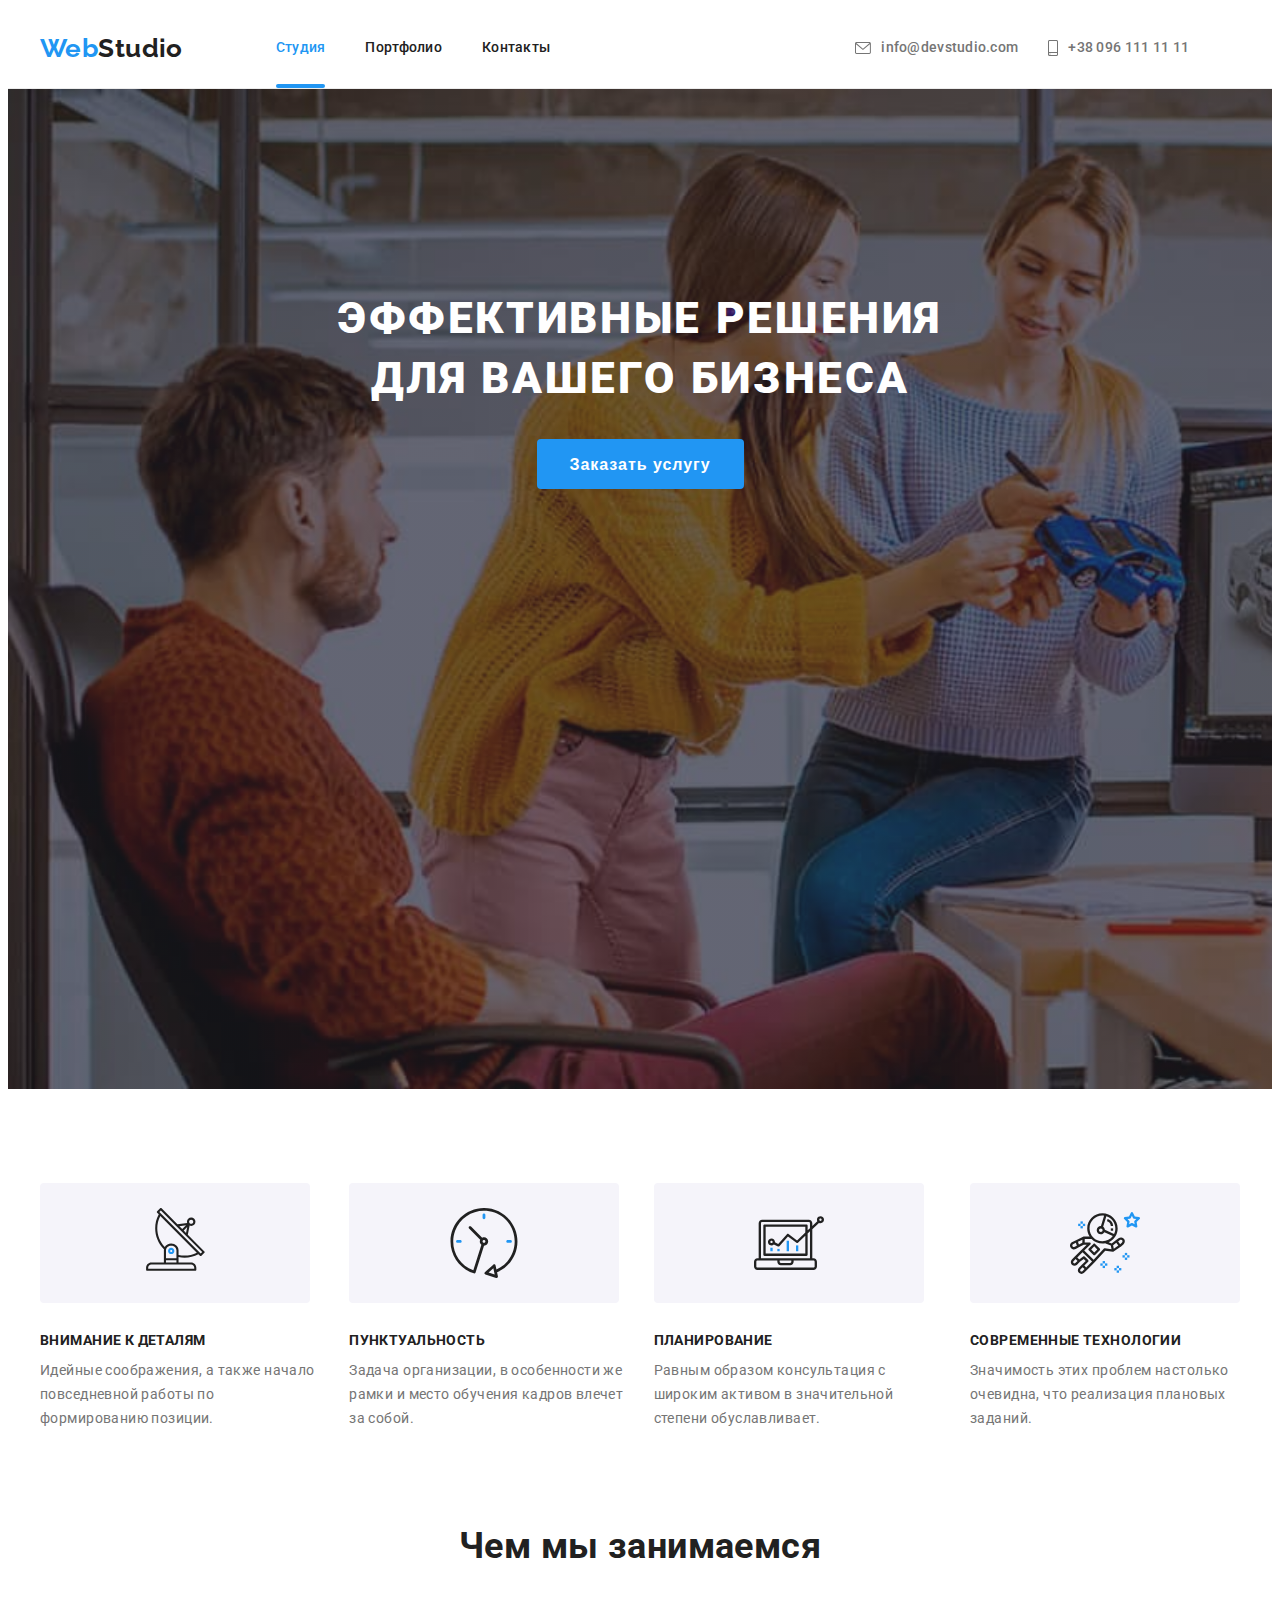
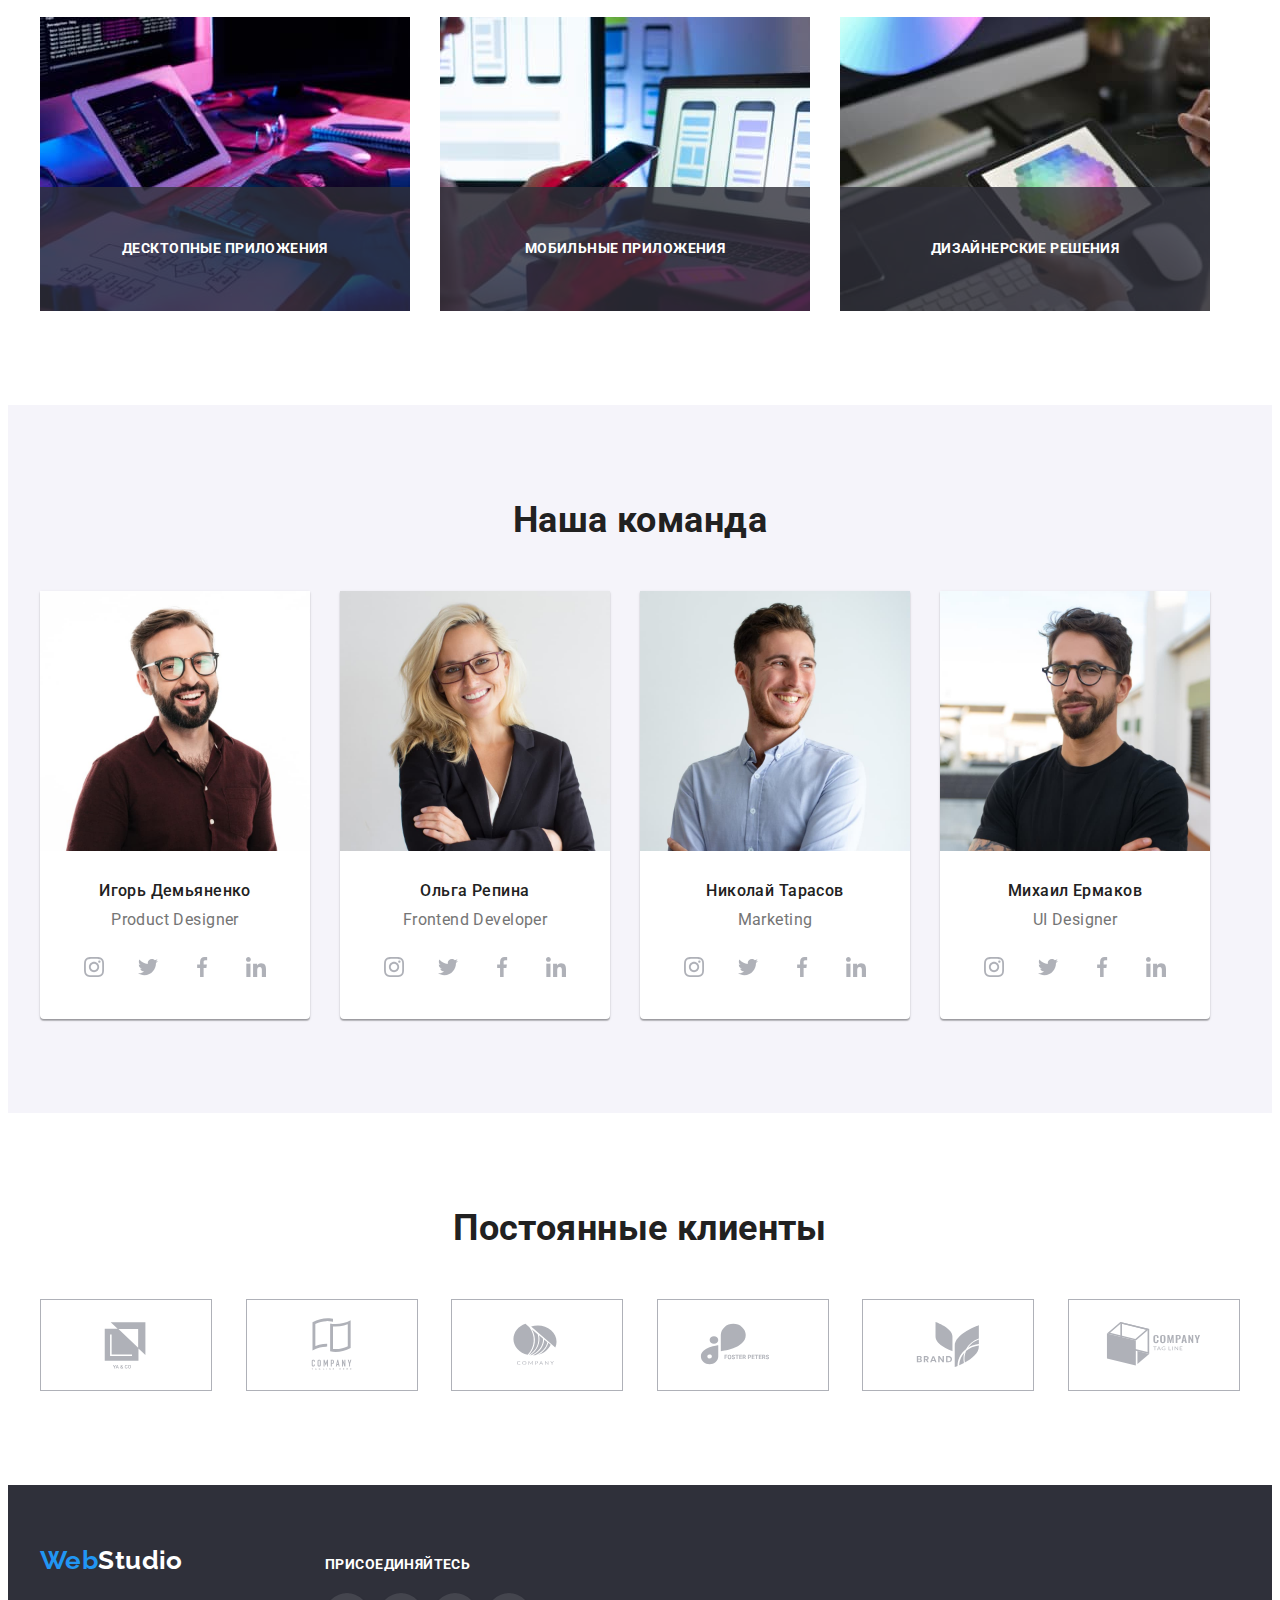
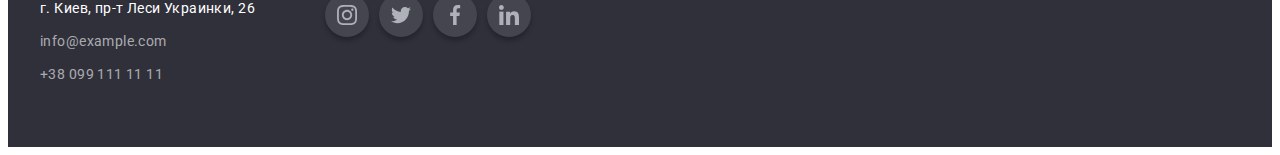
==== index.html @ 4bb3c0be "Create index.html" ====
<!DOCTYPE html>
<html lang="ru">

<head>
    <meta charset="UTF-8">
    <meta http-equiv="X-UA-Compatible" content="IE=edge">
    <meta name="viewport" content="width=device-width, initial-scale=1.0">
    <title>Студия</title>
    <link rel="preconnect" href="https://fonts.gstatic.com">
    <link
        href="https://fonts.googleapis.com/css2?family=Raleway:wght@700&family=Roboto:wght@400;500;700;900&display=swap"
        rel="stylesheet">
    <link rel="stylesheet" href="https://cdnjs.cloudflare.com/ajax/libs/modern-normalize/1.0.0/modern-normalize.min.css" integrity="sha512-ISS7cAi1PEhQ8jnbJpJZMd29NlhNj4AWYyLOSp2CE/CsHxTCu+r+t0D2yoJudVrd0/8fTVPUVDzY5Tvli75u/g==" crossorigin="anonymous" />
    <link rel="stylesheet" href="./css/styles.css">
</head>

<body>
    <!--Заголовок-->
    <!--Верхняя линия-->
    <header class="header">
        <div class="container header-container">
        <nav class="navigation">
            <a class="logo-link link" href="./index.html">
                <span class="logo-first-link">Web</span>Studio 
            </a>

            <ul class="menu-list list" >
                <li class="menu-item">
                    <a class="menu-link current" href="index.html">Студия</a>
                </li>
                <li class="menu-item">
                    <a class="menu-link" href="portfolio.html">Портфолио</a>
                </li>
                <li class="menu-item">
                    <a class="menu-link" href="">Контакты</a>
                </li>
            </ul>
        </nav>
        
        
        <ul class="contact-list list">
            <li class="contact-item">
                <a class="link" href="mailto:info@devstudio.com">
                    <svg class="content-link-icon-m">
                        <use href="./images/sprite.svg#icon-envelope"></use>
                </svg>info@devstudio.com</a>
            </li>
            <li class="contact-item">
                <a class="link" href="tel:+380961111111">
                    <svg class="content-link-icon-t">
                    <use href="./images/sprite.svg#icon-smartphone"></use>
                </svg>+38 096 111 11 11</a>
            </li>
        </ul>
        </div>
    </header>
    <!--Навигация сайта-->
    <main>
        <!--Герой-->
        <section class="hero">
            <div class="container">
                <h1 class="main-title">Эффективные решения для вашего бизнеса</h1>
                <button class="modal-btn" type="button" data-modal-open>Заказать услугу</button>
            </div>
        </section>
        

        <!--Особенности-->
        
        <section class="about">
            <div class="container">
            <h2 class="visually-hidden">Особенности</h2>
            <ul class="about-list list">
                <li class="about-item">
                    <div class="about-container">
                        <svg class="about-link-icon">
                            <use href="./images/sprite.svg#icon-antenna"></use>
                        </svg>
                    </div>
                    <h3 class="about-title">Внимание к деталям</h3>
                    <p class="about-description">
                        Идейные соображения, а также начало повседневной работы по формированию позиции.
                    </p>
                </li>
                <li class="about-item">
                <div class="about-container"> 
                        <svg class="about-link-icon">
                            <use href="./images/sprite.svg#icon-clock"></use>
                        </svg>
                    </div>
                    <h3 class="about-title">Пунктуальность</h3>
                    <p class="about-description">
                        Задача организации, в особенности же рамки и место обучения кадров влечет за собой.
                    </p>
                </li>
                <li class="about-item">
                    <div class="about-container">
                        <svg class="about-link-icon">
                            <use href="./images/sprite.svg#icon-diagram"></use>
                        </svg>
                    </div>
                    <h3 class="about-title">Планирование</h3>
                    <p class="about-description">
                        Равным образом консультация с широким активом в значительной степени обуславливает.
                    </p>
                </li>
                <li class="about-item">
                    <div class="about-container">
                        <svg class="about-link-icon">
                            <use href="./images/sprite.svg#icon-astronaut"></use>
                        </svg>
                    </div>
                    <h3 class="about-title">Современные технологии</h3>
                    <p class="about-description">
                        Значимость этих проблем настолько очевидна, что реализация плановых заданий.
                    </p>
                </li>
            </ul>
            </div>
        </section>
       
        <!--Деятельность-->
        <section class="work">
            <div class="container">
            <h2 class="work-title">Чем мы занимаемся</h2>
            <ul class="work-list list">
                <li class="item">
                    <img class="item-img" src="./images/action1.jpg" alt="руки человека пишут код на квавиатури" width="370"
                        height="294">
                       
                        <div class="work-card-text">
                        <p class="work-text">Десктопные приложения</p>
                        </div>
                    </li>
                <li class="item">
                    <img class="item-img" src="./images/action2.jpg" alt="рука женщины держит телефон" width="370" height="294">
                <div class="work-card-text">
                    <p class="work-text">Мобильные приложения</p>
                </div>
                </li>
                <li class="item"><img class="item-img" src="./images/action3.jpg" alt="женщина держит планшет и выбирает цвет на планшете" width="370"
                        height="294">
                    
                    <div class="work-card-text">
                        <p class="work-text">Дизайнерские решения</p>
                    </div>
                </li>
            </ul>
        </div>
        </section>
        <!--Команда-->
        <section class="team">
            <div class="container">
            <h2 class="team-title">Наша команда</h2>
            <ul class="team-list list">
                <li class="team-item">
                    <img class="team-item-img" src="./images/employee1.jpg" alt="Фото Игорь Демьяненко" width="270" height="260">
                    <div class="team-card">
                    <h3 class="title">Игорь Демьяненко</h3>
                    <p class="team-text" lang="en">Product Designer</p>
                    <ul class="social-list list">
                        <li class="social-list-item">
                            <a href="" class="social-list-link">
                                <svg class="social-link-icon">
                                    <use href="./images/sprite.svg#icon-instagram"></use>
                                </svg>
                            </a>
                        </li>
                        <li class="social-list-item">
                            <a href="" class="social-list-link">
                                <svg class="social-link-icon">
                                    <use href="./images/sprite.svg#icon-twitter"></use>
                                </svg>
                            </a>
                        </li>
                        <li class="social-list-item">
                            <a href="" class="social-list-link">
                                <svg class="social-link-icon">
                                    <use href="./images/sprite.svg#icon-facebook"></use>
                                </svg>
                            </a>
                        </li>
                        <li class="social-list-item">
                            <a href="" class="social-list-link">
                                <svg class="social-link-icon">
                                    <use href="./images/sprite.svg#icon-linkedin"></use>
                                </svg>
                            </a>
                        </li>
                    </ul>
                    </div>
                </li>
                <li class="team-item">
                    <img class="team-item-img" src="./images/employee2.jpg" alt="Фото Ольга Репина" width="270" height="260">
                    <div class="team-card">
                    <h3 class="title">Ольга Репина</h3>
                    <p class="team-text" lang="en">Frontend Developer</p>
                    <ul class="social-list list">
                        <li class="social-list-item">
                            <a href="" class="social-list-link">
                                <svg class="social-link-icon">
                                    <use href="./images/sprite.svg#icon-instagram"></use>
                                </svg>
                            </a>
                        </li>
                        <li class="social-list-item">
                            <a href="" class="social-list-link">
                                <svg class="social-link-icon">
                                    <use href="./images/sprite.svg#icon-twitter"></use>
                                </svg>
                            </a>
                        </li>
                        <li class="social-list-item">
                            <a href="" class="social-list-link">
                                <svg class="social-link-icon">
                                    <use href="./images/sprite.svg#icon-facebook"></use>
                                </svg>
                            </a>
                        </li>
                        <li class="social-list-item">
                            <a href="" class="social-list-link">
                                <svg class="social-link-icon">
                                    <use href="./images/sprite.svg#icon-linkedin"></use>
                                </svg>
                            </a>
                        </li>
                    </ul>
                    </div>
                </li>
                <li class="team-item">
                    <img class="team-item-img" src="./images/employee3.jpg" alt="Фото Николай Тарасов" width="270" height="260">
                    <div class="team-card">
                    <h3 class="title">Николай Тарасов</h3>
                    <p  class="team-text" lang="en"> Marketing</p>
                    <ul class="social-list list">
                        <li class="social-list-item">
                            <a href="" class="social-list-link">
                                <svg class="social-link-icon">
                                    <use href="./images/sprite.svg#icon-instagram"></use>
                                </svg>
                            </a>
                        </li>
                        <li class="social-list-item">
                            <a href="" class="social-list-link">
                                <svg class="social-link-icon">
                                    <use href="./images/sprite.svg#icon-twitter"></use>
                                </svg>
                            </a>
                        </li>
                        <li class="social-list-item">
                            <a href="" class="social-list-link">
                                <svg class="social-link-icon">
                                    <use href="./images/sprite.svg#icon-facebook"></use>
                                </svg>
                            </a>
                        </li>
                        <li class="social-list-item">
                            <a href="" class="social-list-link">
                                <svg class="social-link-icon">
                                    <use href="./images/sprite.svg#icon-linkedin"></use>
                                </svg>
                            </a>
                        </li>
                    </ul>
                    </div>
                </li>
                <li class="team-item">
                    <img class="team-item-img" src="./images/employee4.jpg" alt="Фото Михаил Ермаков" width="270" height="260">
                    <div class="team-card">
                    <h3 class="title">Михаил Ермаков</h3>
                    <p class="team-text" lang="en"> UI Designer</p>
                    <ul class="social-list list">
                        <li class="social-list-item">
                            <a href="" class="social-list-link">
                                <svg class="social-link-icon">
                                    <use href="./images/sprite.svg#icon-instagram"></use>
                                </svg>
                            </a>
                        </li>
                        <li class="social-list-item">
                            <a href="" class="social-list-link">
                                <svg class="social-link-icon">
                                    <use href="./images/sprite.svg#icon-twitter"></use>
                                </svg>
                            </a>
                        </li>
                        <li class="social-list-item">
                            <a href="" class="social-list-link">
                                <svg class="social-link-icon">
                                    <use href="./images/sprite.svg#icon-facebook"></use>
                                </svg>
                            </a>
                        </li>
                        <li class="social-list-item">
                            <a href="" class="social-list-link">
                                <svg class="social-link-icon">
                                    <use href="./images/sprite.svg#icon-linkedin"></use>
                                </svg>
                            </a>
                        </li>
                    </ul>
                    </div>
                </li>
            </ul>
            </div>
        </section>
        <!--Клиенты-->
        <section class="clients">
            <div class="container">
                <h2 class="clients-title">Постоянные клиенты</h2>
                    <ul class="clients-list list">
                        <li class="clients-list-item">
                            <a href="" class="clients-list-link">
                                <svg class="clients-link-icon">
                                    <use href="./images/sprite.svg#icon-client1"></use>
                                </svg>
                            </a>
                        </li>
                        <li class="clients-list-item">
                            <a href="" class="clients-list-link">
                                <svg class="clients-link-icon">
                                    <use href="./images/sprite.svg#icon-client2"></use>
                                </svg>
                            </a>
                        </li>
                        <li class="clients-list-item">
                            <a href="" class="clients-list-link">
                                <svg class="clients-link-icon">
                                    <use href="./images/sprite.svg#icon-client3"></use>
                                </svg>
                            </a>
                        </li>
                        <li class="clients-list-item">
                            <a href="" class="clients-list-link">
                                <svg class="clients-link-icon">
                                    <use  href="./images/sprite.svg#icon-client4"></use>
                                </svg>
                            </a>
                        </li>
                        <li class="clients-list-item">
                            <a href="" class="clients-list-link">
                                <svg class="clients-link-icon">
                                    <use  href="./images/sprite.svg#icon-client5"></use>
                                </svg>
                            </a>
                        </li>
                        <li class="clients-list-item">
                            <a href="" class="clients-list-link">
                                <svg class="clients-link-icon">
                                    <use  href="./images/sprite.svg#icon-client6"></use>
                                </svg>
                            </a>
                        </li>
                    </ul>
            </div>
        </section>
    </main>

    <!--Подвал-->
    <footer class="footer">
    <div class="footer-container container">
        <div class="footer-container-adress">

        <a class="logo-link link" href="./index.html">
            <span class="logo-first-link">Web</span><span class="logo-secondary-link">Studio</span>
        </a>

        <address class="address">
                <p class="address-text">
                    <a class="map-link" href="https://goo.gl/maps/mj9vzz49X9CkKf8P8" target="_blank" rel="noopener noreferrer">г.
                        Киев, пр-т Леси Украинки, 26</a>
                </p>
                <ul class="list">
                    <li class="address-item">
                        <a class="mail-link link" href="mailto:info@example.com">info@example.com</a>
                    </li>
                    <li class="address-item">
                        <a class="tel-link link" href="tel:+380991111111">+38 099 111 11 11</a>
                    </li>
                </ul>
        </address>
    </div>
    <!--Присоединяйтесь-->
    <div class="join">
        <p class="join-text">присоединяйтесь</p>
            <ul class="join-list list">
                <li class="join-item">
                <a href="" class="join-link">
                    <svg class="join-link-icon">
                        <use href="./images/sprite.svg#icon-instagram"></use>
                    </svg>
                </a>
                </li>
                <li class="join-item">
                    <a href="" class="join-link">
                        <svg class="join-link-icon">
                            <use href="./images/sprite.svg#icon-twitter"></use>
                        </svg>
                    </a>
                </li>
                <li class="join-item">
                    <a href="" class="join-link">
                        <svg class="join-link-icon">
                            <use href="./images/sprite.svg#icon-facebook"></use>
                        </svg>
                    </a>
                </li>
                <li class="join-item">
                    <a href="" class="join-link">
                        <svg class="join-link-icon">
                            <use href="./images/sprite.svg#icon-linkedin"></use>
                        </svg>
                    </a>
                </li>
            </ul>
        
    </div>
    </div>
    </footer>
    <!--Модально Окно-->
    <div class="backdrop is-hidden"data-modal>
        <div class="modal">
            <button type="bytton" class="modal-close-btn"data-modal-close>
                <svg class="modal-close-icon">
                    <use href="./images/sprite.svg#icon-close"></use>
                </svg>
            </button>
        </div>
    </div>

    <script src="./js/modal.js"></script>

</body>

</html>
---- css/styles.css ----
:root {
  --main-font: 'Roboto', sans-serif;
  --secondary-font: 'Raleway', sans-serif;
  --background-color: #f5f4fa;
  --main-color: #212121;
  --secondary-text-color: #757575;
  --accent-color: #2196f3;
  --btn-main-color: #188ce8;
  --primary-white: #ffffff;
  --accent-white: rgba(255, 255, 255, 0.6);
  --background-footer-hero: #2f303a;
  --logo-secondary-color: ##000000;
  --background-project-color: #eeeeee;
  --main-logo-color: #afb1b8;
}
h1,
h2,
h3,
h4,
h5,
h6,
p {
  margin-top: 0;
  margin-bottom: 0;
}

ul,
ol {
  margin-top: 0;
  margin-bottom: 0;
  padding-left: 0;
}

img {
  display: block;
}

.list {
  list-style: none;
}
.link {
  text-decoration: none;
}

body {
  color: var(--main-color);
  font-family: var(--main-font);
  font-weight: 400;
  font-size: 14px;
  line-height: 1.71;
  letter-spacing: 0.03em;
}

/* ============= COMPONENTS ============= */
.container {
  width: 1200px;
  padding-left: 15px;
  padding-right: 15px;
  margin: 0 auto;
}
/*========== END COMPONENTS ============= */

/*========== Header ========== */
.header {
  background-color: var(--primary-white);
  border-bottom: 1px solid #ececec;
}
.header-container {
  display: flex;
  align-items: center;
}

.navigation {
  display: flex;
  align-items: center;
}
.menu-list {
  display: flex;
  align-items: center;
  margin-left: 93px;
}

.menu-list .menu-item:not(:last-child) {
  margin-right: 40px;
}
.menu-list .menu-link {
  display: block;
  padding-top: 32px;
  padding-bottom: 32px;
}

.logo-link {
  font-family: var(--secondary-font);
  font-style: normal;
  font-weight: 700;
  font-size: 26px;
  line-height: 1.19;
  color: var(--logo-secondary-color);
  text-decoration: none;
}

.logo-first-link {
  color: var(--accent-color);
}

.menu-link {
  font-weight: 500;
  font-size: 14px;
  line-height: 1.14;
  letter-spacing: 0.02em;
  text-decoration: none;
  color: var(--main-color);
  transition: color 250ms cubic-bezier(0.4, 0, 0.2, 1);
}
.current {
  position: relative;
}
.current::after {
  position: absolute;
  left: 0;
  bottom: 0;
  display: block;
  content: '';
  height: 4px;
  width: 100%;
  border-radius: 2px;
  background-color: var(--accent-color);
}

.menu-link:hover,
.menu-link:focus {
  color: var(--accent-color);
}
.menu-link.current {
  color: var(--accent-color);
}
.contact-list {
  display: flex;
  margin-left: 305px;
}
.contact-list .link {
  display: block;
  padding-top: 32px;
  padding-bottom: 32px;
}

.contact-list .contact-item:not(:last-child) {
  margin-right: 30px;
}
.contact-item .link,
.contact-item .link {
  display: flex;
  align-items: center;
  font-weight: 500;
  font-size: 14px;
  line-height: 1.14;
  letter-spacing: 0.02em;
  text-decoration: none;
  color: var(--secondary-text-color);
  transition: color 250ms cubic-bezier(0.4, 0, 0.2, 1);
}

.link:hover,
.link:focus {
  color: var(--accent-color);
  outline: none;
}
.content-link-icon-m {
  width: 16px;
  height: 12px;
  margin-right: 10px;
  fill: currentColor;
  transition: fill;
}
.content-link-icon-t {
  width: 10px;
  height: 16px;
  margin-right: 10px;
  fill: currentColor;
  transition: fill;
}

/*========== End Header ========== */

/*========== Hero ========== */
.hero {
  max-width: 1600px;
  height: 600px;
  margin-left: auto;
  margin-right: auto;
  background-color: var(--background-footer-hero);
  text-align: center;
  padding-top: 200px;
  padding-bottom: 200px;
  background-image: linear-gradient(
      rgba(47, 48, 58, 0.4),
      rgba(47, 48, 58, 0.4)
    ),
    url('../images/heroimg.jpg');
  background-size: cover;
}
.main-title {
  margin: 0 auto 30px;
  width: 696px;
  font-weight: 900;
  font-size: 44px;
  line-height: 1.36;
  letter-spacing: 0.06em;
  text-transform: uppercase;
  color: var(--primary-white);
}
.modal-btn {
  padding: 10px 32px;
  border: 1px solid transparent;
  border-radius: 4px;
  margin-left: auto;
  margin-right: auto;
  min-width: 200px;
  height: 50px;
  font-weight: 700;
  font-size: 16px;
  line-height: 1.87;
  display: block;
  align-items: center;
  letter-spacing: 0.06em;
  color: var(--primary-white);
  background-color: var(--accent-color);
}
.modal-btn:hover,
.modal-btn:focus {
  color: var(--primary-white);
  background-color: var(--btn-main-color);
  outline: none;
}

/*========== End Hero ========== */
/*========== About ========== */
.about {
  padding-top: 94px;
  padding-bottom: 47px;
}
.visually-hidden {
  position: absolute;
  width: 1px;
  height: 1px;
  margin: -1px;
  border: 0;
  padding: 0;

  white-space: nowrap;
  clip-path: inset(100%);
  clip: rect(0 0 0 0);
  overflow: hidden;
}

.about-list {
  display: flex;
  padding-bottom: 0;
  margin-top: -30px;
  margin-left: -30px;
}

.about-item {
  width: calc((100%-120px) / 4);
  margin-top: 30px;
  margin-left: 30px;
}

.about-title {
  margin-bottom: 10px;
  font-weight: 700;
  font-size: 14px;
  line-height: 1.14;
  letter-spacing: 0.03em;
  text-transform: uppercase;
}
.about-description {
  font-size: 14px;
  color: var(--secondary-text-color);
}
.about-container {
  display: flex;
  justify-content: center;
  align-items: center;
  width: 270px;
  height: 120px;
  background-color: var(--background-color);
  border-radius: 4px;
  margin-bottom: 30px;
}
.about-link-icon {
  width: 70px;
  height: 70px;
}

/*========== End about ========== */

/*========== Work ========== */
.work {
  padding-top: 47px;
  padding-bottom: 94px;
}
.work-list {
  display: flex;
  flex-wrap: wrap;
  margin-left: -30px;
  margin-top: -30px;
}
.work-title {
  margin-bottom: 50px;
  font-weight: 700;
  font-size: 36px;
  line-height: 1.17;
  text-align: center;
}
.work-list .item {
  margin-left: 30px;
  margin-top: 30px;
}
.item {
  position: relative;
}
.work-card-text {
  position: absolute;
  bottom: 0;
  right: 0;
  display: flex;
  justify-content: center;
  align-items: center;
  width: 370px;
  height: 70px;
  background: rgba(47, 48, 58, 0.8);
  padding-top: 27px;
  padding-bottom: 27px;
}
.work-text {
  font-weight: 700;
  line-height: 1.14px;
  text-align: center;
  text-transform: uppercase;
  color: var(--primary-white);
}
/*========== End Work ========== */

/*========== Team ========== */
.team {
  color: var(--main-color);
  background-color: var(--background-color);
  padding-top: 94px;
  padding-bottom: 94px;
  text-align: center;
}
.team-list {
  display: flex;
  flex-wrap: wrap;
  margin-left: -30px;
  margin-top: -30px;
}

.team-title {
  margin-bottom: 50px;
  font-weight: 700;
  font-size: 36px;
  line-height: 1.17;
}
.team-card {
  padding: 30px 32px;
}
.team-item .title {
  margin-bottom: 10px;
  font-weight: 500;
  font-size: 16px;
  line-height: 1.19;
}
.team-text {
  font-size: 16px;
  line-height: 1.19;
  color: var(--secondary-text-color);
  margin-bottom: 16px;
}
.team-item {
  margin-left: 30px;
  margin-top: 30px;
  border-radius: 0px 0px 4px 4px;
  background: #ffffff;
  box-shadow: 0px 1px 3px rgba(0, 0, 0, 0.12), 0px 1px 1px rgba(0, 0, 0, 0.14),
    0px 2px 1px rgba(0, 0, 0, 0.2);
}
.social-list {
  display: flex;
  justify-content: space-between;
}
.social-list-link {
  display: flex;
  justify-content: center;
  align-items: center;
  width: 44px;
  height: 44px;
  background: transparent;
  border-radius: 50%;
  transition: background-color 250ms cubic-bezier(0.4, 0, 0.2, 1);
}
.social-link-icon {
  width: 20px;
  height: 20px;
  fill: var(--main-logo-color);
  transition: fill 250ms cubic-bezier(0.4, 0, 0.2, 1);
}
.social-list-link:hover,
.social-list-link:focus {
  background-color: var(--accent-color);
  outline: none;
}
.social-list-link:hover .social-link-icon,
.social-list-link:focus .social-link-icon {
  fill: var(--primary-white);
}
/*========== End team========== */
/*========== Clients========== */
.clients {
  background-color: var(--primary-white);
  padding-top: 94px;
  padding-bottom: 94px;
}
.clients-title {
  font-weight: 700;
  font-size: 36px;
  line-height: 1.17;
  text-align: center;
  margin-bottom: 50px;
}
.clients-list {
  display: flex;
  justify-content: space-between;
}
.clients-list-link {
  display: flex;
  justify-content: center;
  align-items: center;
  width: 170px;
  height: 90px;
  background: transparent;
  border: 1px solid var(--main-logo-color);
  transition: border 250ms cubic-bezier(0.4, 0, 0.2, 1);
}
.clients-link-icon {
  width: 106px;
  height: 60px;
  fill: var(--main-logo-color);
  transition: fill 250ms cubic-bezier(0.4, 0, 0.2, 1);
}
.clients-list-link:hover,
.clients-list-link:focus {
  background: transparent;
  border: 1px solid var(--accent-color);
  outline: none;
}
.clients-list-link:hover .clients-link-icon,
.clients-list-link:focus .clients-link-icon {
  fill: var(--accent-color);
}

/*========== End clients========== */
/*========== Footer========== */
.footer {
  display: flex;
  background-color: var(--background-footer-hero);
  padding-top: 60px;
  padding-bottom: 60px;
}
.footer-container {
  display: flex;
  align-items: baseline;
}
.footer-container-adress {
  align-items: center;
}
.logo-secondary-link {
  color: var(--primary-white);
}
.address {
  margin-top: 20px;
  display: block;
}
.address-text {
  margin-bottom: 9px;
}
.address-item:not(:last-child) {
  margin-bottom: 9px;
}
.map-link {
  font-style: normal;
  font-size: 14px;
  text-decoration: none;
  color: var(--primary-white);
  transition: color 250ms cubic-bezier(0.4, 0, 0.2, 1);
}
.mail-link,
.tel-link {
  font-style: normal;
  font-size: 14px;
  color: var(--accent-white);
  text-decoration: none;
  transition: color 250ms cubic-bezier(0.4, 0, 0.2, 1);
}
.map-link:hover,
.map-link:focus {
  outline: none;
  color: var(--accent-color);
}
.mail-link:hover,
.mail-link:focus {
  color: var(--accent-color);
  outline: none;
}
.tel-link:hover,
.tel-link:focus {
  color: var(--accent-color);
  outline: none;
}
.join-list {
  display: flex;
  align-items: center;
  justify-content: center;
}
.join-item:not(:last-child) {
  margin-right: 10px;
}
.join {
  margin-left: 70px;
}
.join-text {
  margin-bottom: 20px;
  font-weight: 700;
  line-height: 1.14;
  text-transform: uppercase;
  color: var(--primary-white);
}
.join-link {
  display: flex;
  justify-content: center;
  align-items: center;
  width: 44px;
  height: 44px;
  border-radius: 50%;
  background-color: rgba(255, 255, 255, 0.1);
  color: var(--main-logo-color);
  box-shadow: 0px 4px 4px rgba(0, 0, 0, 0.25);
  transition: background-color 250ms cubic-bezier(0.4, 0, 0.2, 1);
}
.join-link-icon {
  width: 20px;
  height: 20px;
  fill: currentColor;
  transition: fill 250ms cubic-bezier(0.4, 0, 0.2, 1);
}
.join-link:hover,
.join-link:focus {
  background-color: var(--accent-color);
  outline: none;
}
.join-link:hover .join-link-icon,
.join-link:focus .join-link-icon {
  fill: var(--primary-white);
}

/*========== End footer========== */

/*========== Portfolio========== */

/*==========Filter==========*/
.filter {
  padding-top: 94px;
  padding-bottom: 94px;
}
.filter .list {
  display: flex;
  justify-content: center;
  margin-bottom: 50px;
}

.filter-btn {
  height: 38px;
  padding: 6px 22px;
  border-radius: 4px;
  border-color: transparent;
  font-family: inherit;
  font-weight: 500;
  font-size: 16px;
  line-height: 1.62;
  display: flex;
  text-align: center;
  background-color: var(--background-color);
  cursor: pointer;
  transition: background-color 250ms cubic-bezier(0.4, 0, 0.2, 1),
    color 250ms cubic-bezier(0.4, 0, 0.2, 1),
    box-shadow 250ms cubic-bezier(0.4, 0, 0.2, 1);
}
.filter-btn:hover,
.filter-btn:focus {
  outline: none;
  color: var(--primary-white);
  background-color: var(--accent-color);
  box-shadow: 1px 4px 6px rgba(0, 0, 0, 0.16), 0px 4px 4px rgba(0, 0, 0, 0.06);
}
.filter-item:not(:last-child) {
  margin-right: 8px;
}
/*==========End filter==========*/
/*==========Project==========*/
.project-list {
  display: flex;
  flex-wrap: wrap;
  margin-left: -30px;
  margin-top: -30px;
}
.project-item {
  margin-left: 30px;
  margin-top: 30px;
  background-color: var(--background-project-color);
}
.project-card-link {
  display: block;
  padding-top: 0;
  transition: box-shadow 250ms cubic-bezier(0.4, 0, 0.2, 1);
}
.project-card-link:hover,
.project-card-link:focus {
  outline: none;
  box-shadow: 1px 4px 6px rgba(0, 0, 0, 0.16), 0px 4px 4px rgba(0, 0, 0, 0.16),
    0px 1px 1px rgba(0, 0, 0, 0.12);
}

.project-card {
  padding: 20px 24px;
  background: var(--primary-white);
  border: 1px solid var(--background-project-color);
  border-top: 0;
}
.project-title {
  margin-bottom: 4px;
  font-weight: 700;
  font-size: 18px;
  line-height: 2;
  letter-spacing: 0.06em;
  color: var(--main-color);
}
.project-text {
  font-weight: 400;
  font-size: 16px;
  line-height: 1.87;
  color: var(--secondary-text-color);
}
.project-list-img-wrapper {
  position: relative;
  overflow: hidden;
}
.overlay {
  position: absolute;
  top: 0;
  left: 0;
  font-size: 18px;
  width: 100%;
  height: 100%;
  line-height: 1.56;
  color: var(--primary-white);
  background-color: rgba(33, 150, 243, 0.9);
  padding: 63px 24px;
  overflow: auto;
  transform: translateY(100%);
  transition: transform 250ms cubic-bezier(0.4, 0, 0.2, 1);
}
.project-card-link:hover .overlay,
.project-card-link:focus .overlay {
  transform: translateY(0);
}
/*==========End Project==========*/
/*========== End portfolio========== */
/*========== Modal Window========== */
.backdrop {
  position: fixed;
  top: 0;
  left: 0;
  width: 100%;
  height: 100%;
  background-color: rgba(0, 0, 0, 0.2);
  z-index: 1000;

  transition: opacity 250ms, visibility 250ms;
}
.modal {
  position: absolute;
  top: 50%;
  left: 50%;
  transform: translate(-50%, -50%);
  width: 528px;
  height: 581px;
  background-color: var(--primary-white);
}
.modal-close-btn {
  position: absolute;
  top: 8px;
  right: 8px;
  width: 30px;
  height: 30px;
  display: flex;
  justify-content: center;
  align-items: center;
  background-color: var(--primary-white);
  border-radius: 50%;
  border: 1px solid rgba(0, 0, 0, 0.1);
  cursor: pointer;
  padding: 0;
}

.modal-close-icon {
  width: 18px;
  height: 18px;
  fill: currentColor;
}
.is-hidden {
  opacity: 0;
  visibility: hidden;
  pointer-events: none;
}
/*==========End Modal Window========== */
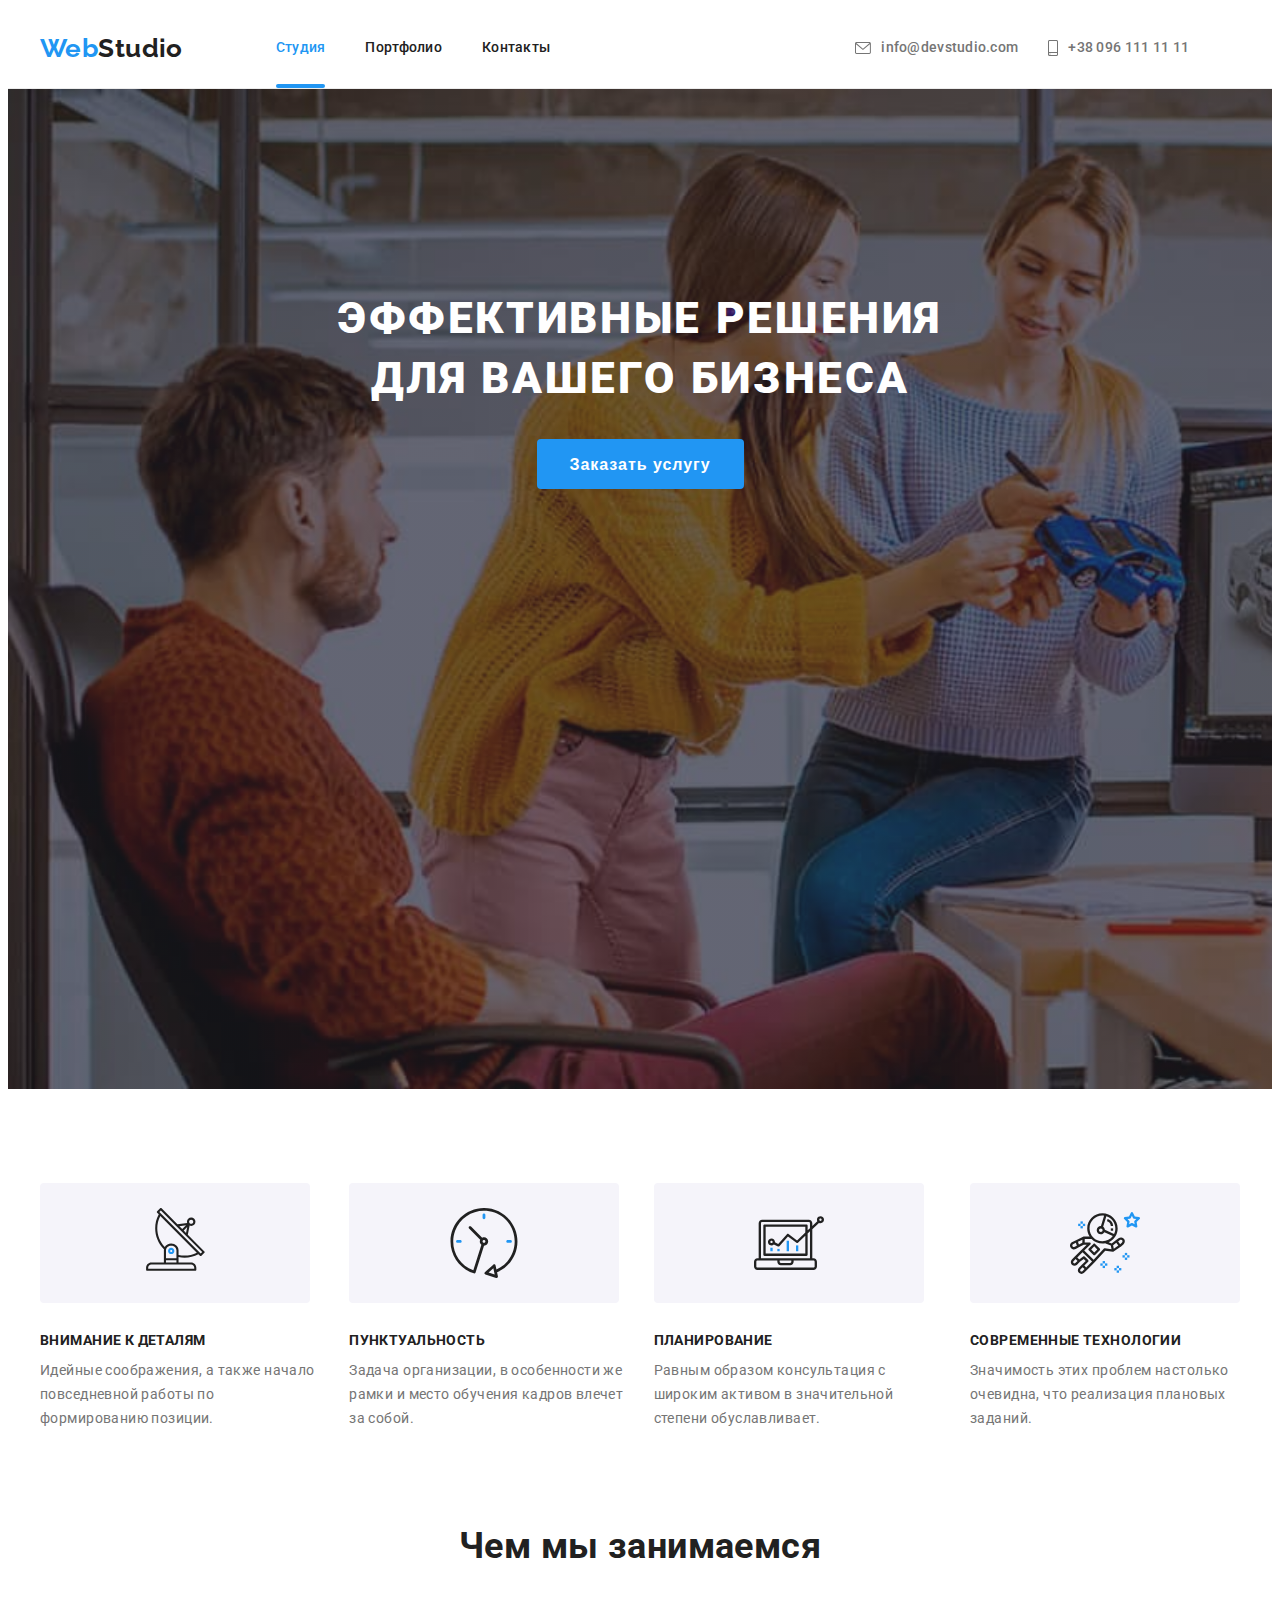
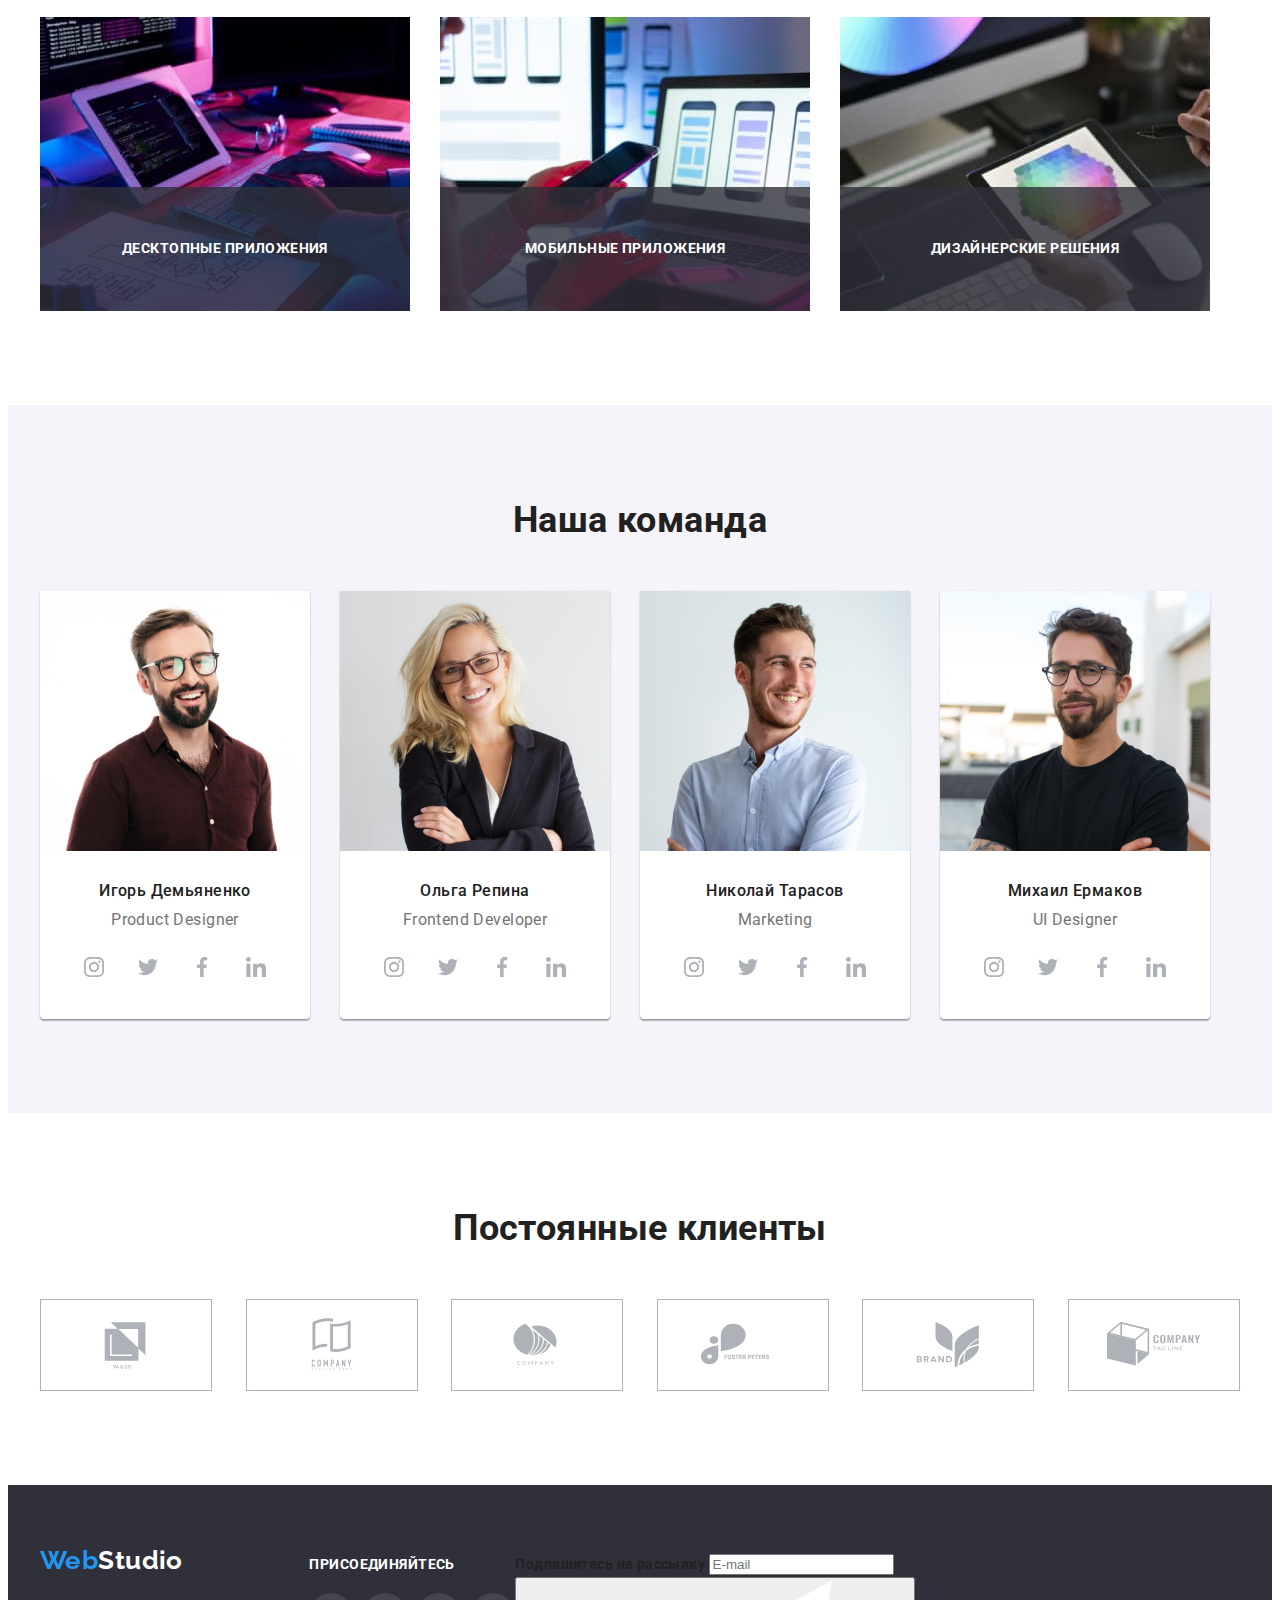
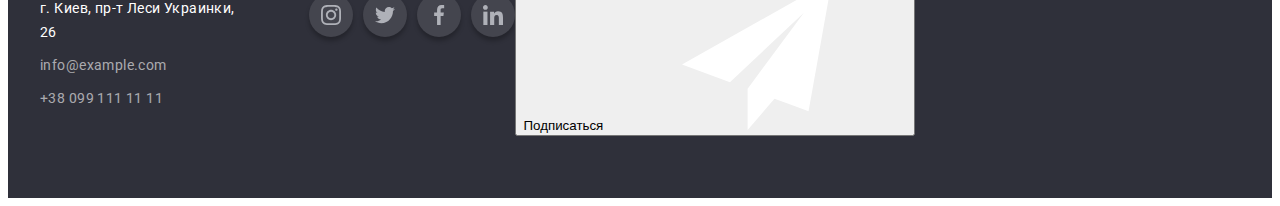
==== commit 9fe76871: "Update index.html" ====
--- a/index.html
+++ b/index.html
@@ -415,20 +415,70 @@
             </ul>
         
     </div>
+    <!--Подписаться-->
+    <form action="#"  class="sign-up-form">
+        <b class="sign-up-text">Подпишитесь на рассылку</b>
+        <label>
+        <input type="email" name="sign-up-email" class="sign-up-input" placeholder="E-mail" required>
+        </label>
+        <button type="submit" class="sign-up-btn">Подписаться
+        <svg class="sign-up-icon">
+            <use href="./images/sprite.svg#icon-send"></use>
+        </svg></button>
+    </form>
     </div>
     </footer>
     <!--Модально Окно-->
-    <div class="backdrop is-hidden"data-modal>
+    <div class="backdrop is-hidden" data-modal>
         <div class="modal">
             <button type="bytton" class="modal-close-btn"data-modal-close>
                 <svg class="modal-close-icon">
                     <use href="./images/sprite.svg#icon-close"></use>
                 </svg>
             </button>
+            <form action="#" method="GET" class="modal-form">
+                <p class="modal-form-head">Оставьте свои данные, мы вам перезвоним</p>
+                
+                <label class="modal-form-field">
+                    Имя
+                    <span class="modal-form-input-wrapper">
+                    <input type="text" name="user-name" class="modal-form-input" minlength="2" required>
+                    <svg class="modal-icon">
+                        <use href="./images/sprite.svg#icon-person"></use>
+                    </svg>
+                    </span>
+                </label>
+                <label class="modal-form-field">
+                    Телефон
+                    <span class="modal-form-input-wrapper">
+                    <input type="tel" name="user-phone" class="modal-form-input" required>
+                    <svg class="modal-icon">
+                        <use href="./images/sprite.svg#icon-phone"></use>
+                    </svg>
+                    </span>
+                </label>
+                <label class="modal-form-field">
+                    Почта
+                    <span class="modal-form-input-wrapper">
+                    <input type="email" name="user-email" class="modal-form-input" required>
+                    <svg class="modal-icon">
+                        <use href="./images/sprite.svg#icon-email"></use>
+                    </svg>
+                    </span>
+                </label>
+                <label class="modal-form-field">
+                    Комментарий
+                    <textarea name="user-message" class="modal-form-message" placeholder="Введите текст"></textarea>
+                </label>
+                <input type="checkbox" name="user-policy" class="modal-form-checkbox visually-hidden" id="checkbox-policy" required>
+                <label for="checkbox-policy" class="modal-form-checkbox-policy">Соглашаюсь с рассылкой и принимаю
+                    <a class="modal-form-policy-link" href="">Условия договора</a></label>
+                    <button type="submit" class="modal-form-btn">Отправить</button>
+            </form>
         </div>
     </div>
 
-    <script src="./js/modal.js"></script>
+  <script src="./js/modal.js"></script>
 
 </body>
 
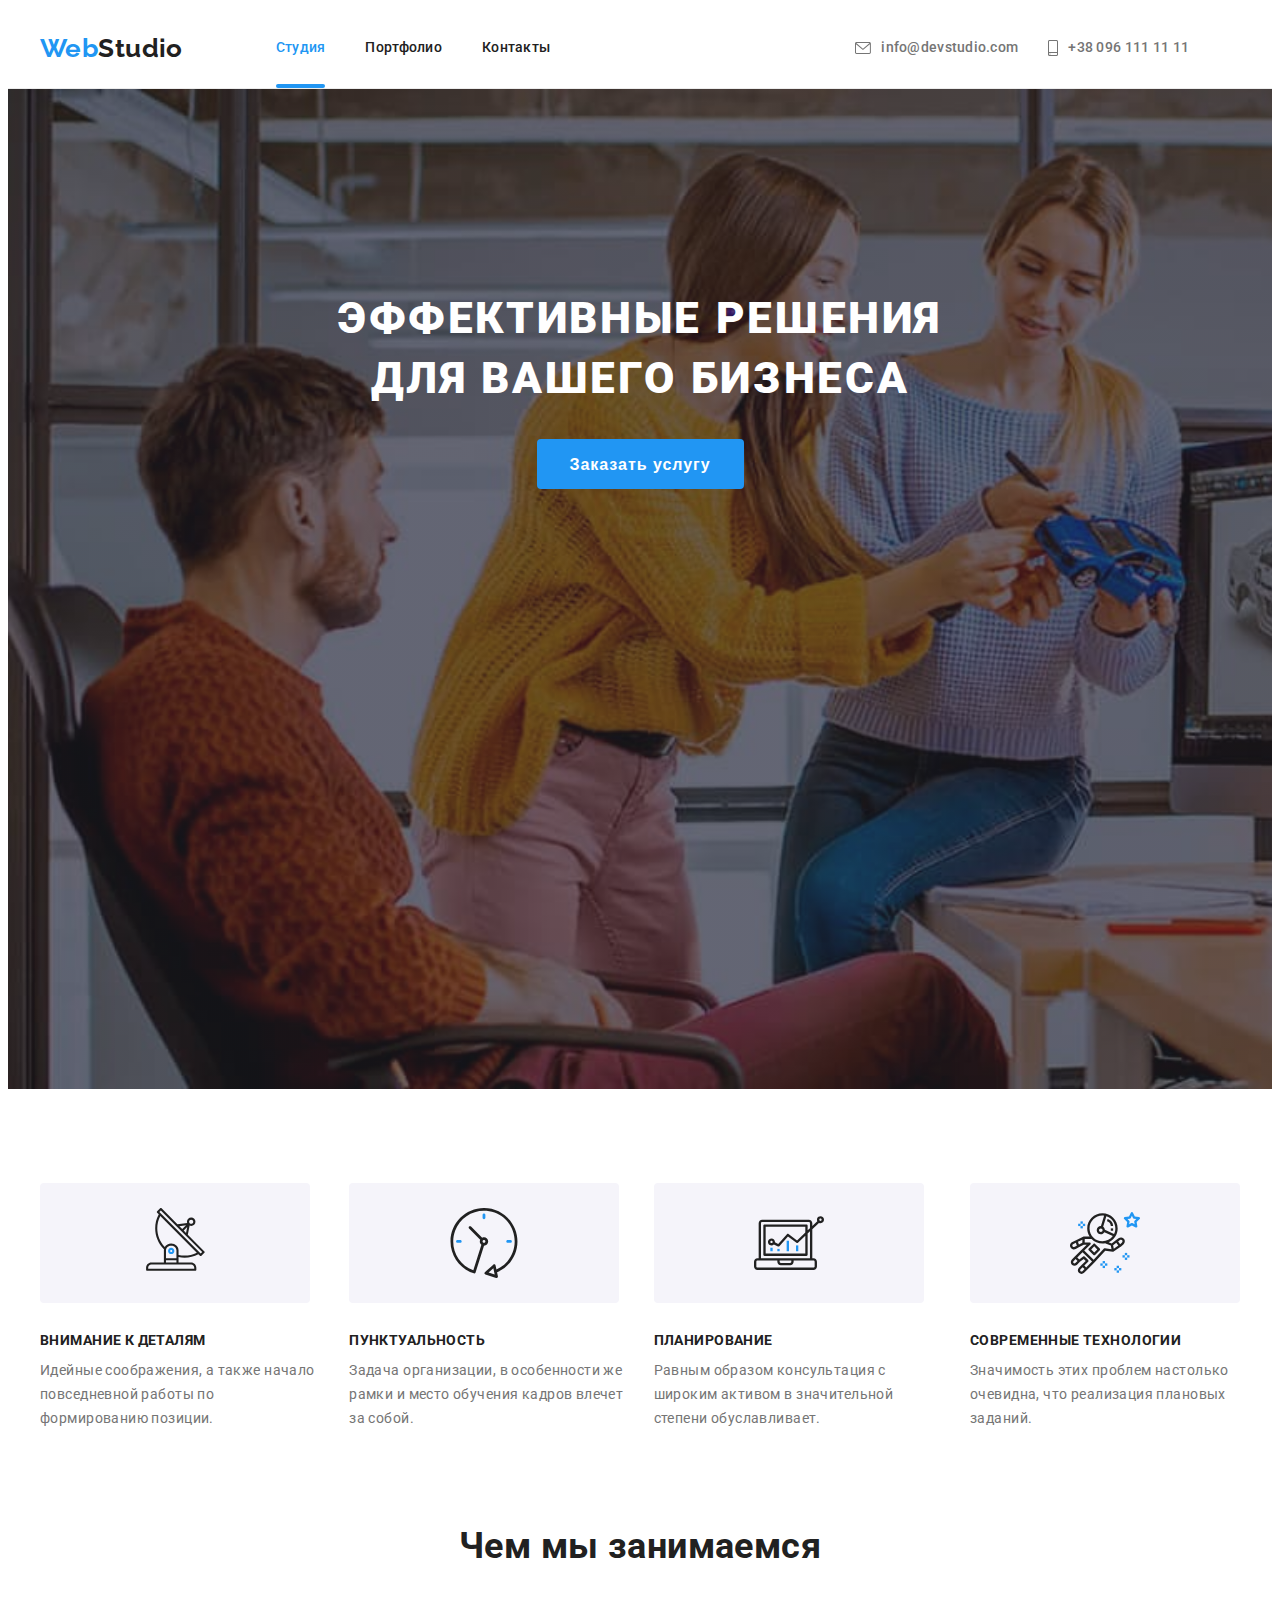
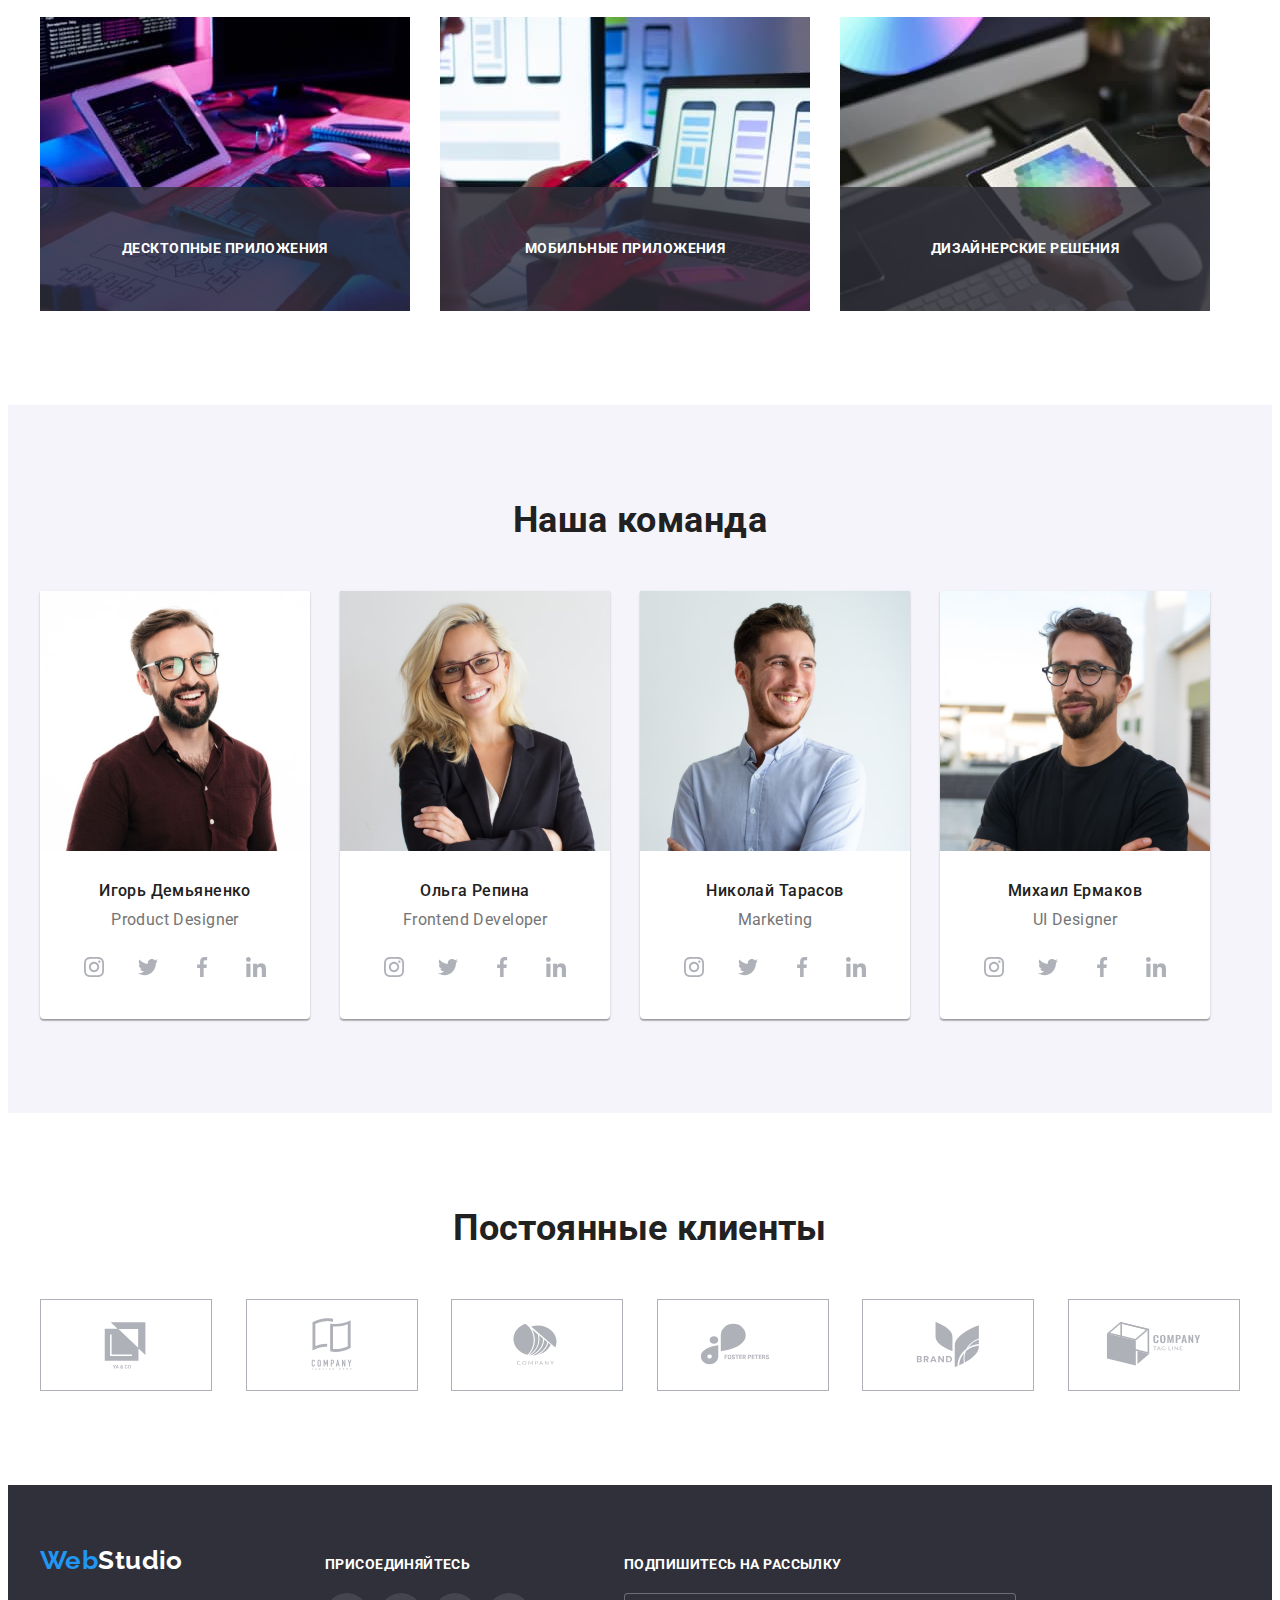
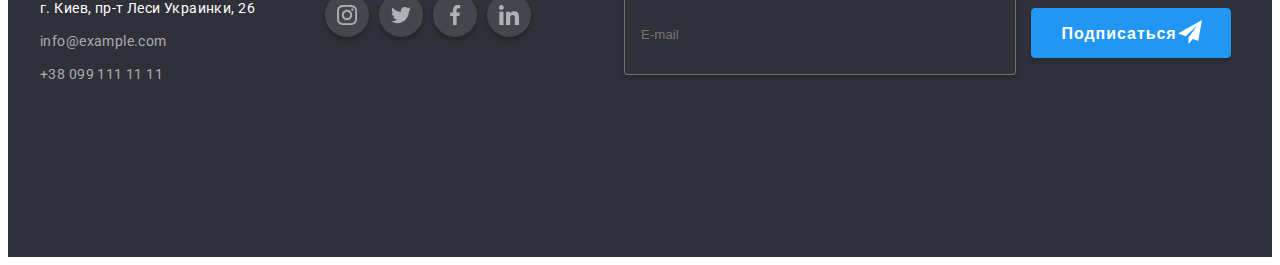
==== commit e2e7f699: "Update index.html" ====
--- a/index.html
+++ b/index.html
@@ -431,7 +431,7 @@
     <!--Модально Окно-->
     <div class="backdrop is-hidden" data-modal>
         <div class="modal">
-            <button type="bytton" class="modal-close-btn"data-modal-close>
+            <button type="button" class="modal-close-btn" data-modal-close>
                 <svg class="modal-close-icon">
                     <use href="./images/sprite.svg#icon-close"></use>
                 </svg>
--- a/css/styles.css
+++ b/css/styles.css
@@ -50,7 +50,16 @@
   line-height: 1.71;
   letter-spacing: 0.03em;
 }
-
+.visually-hidden {
+  position: absolute !important;
+  clip: rect(1px 1px 1px 1px); /* IE6, IE7 */
+  clip: rect(1px, 1px, 1px, 1px);
+  padding: 0 !important;
+  border: 0 !important;
+  height: 1px !important;
+  width: 1px !important;
+  overflow: hidden;
+}
 /* ============= COMPONENTS ============= */
 .container {
   width: 1200px;
@@ -465,6 +474,7 @@
 .footer {
   display: flex;
   background-color: var(--background-footer-hero);
+  min-height: 252px;
   padding-top: 60px;
   padding-bottom: 60px;
 }
@@ -518,6 +528,7 @@
   color: var(--accent-color);
   outline: none;
 }
+/*========== Footer join========== */
 .join-list {
   display: flex;
   align-items: center;
@@ -563,7 +574,67 @@
 .join-link:focus .join-link-icon {
   fill: var(--primary-white);
 }
-
+/*========== Footer join end========== */
+/*========== Footer form========== */
+
+.sign-up-form {
+  margin-left: 93px;
+}
+.sign-up-text {
+  display: flex;
+  color: var(--primary-white);
+  margin-bottom: 20px;
+  font-weight: 700;
+  line-height: 1.14;
+  text-transform: uppercase;
+}
+.sign-up-input {
+  width: 358px;
+  height: 50px;
+  padding: 15px 16px;
+  background-color: var(--background-footer-hero);
+  border: 1px solid rgba(255, 255, 255, 0.3);
+  box-shadow: 0px 4px 4px rgba(0, 0, 0, 0.15);
+  border-radius: 4px;
+  position: relative;
+}
+.sign-up-input:hover,
+.sign-up-input:focus {
+  outline: none;
+  color: var(--primary-white);
+}
+.sign-up-btn {
+  display: inline-flex;
+  position: relative;
+  min-width: 200px;
+  height: 50px;
+  margin-left: 12px;
+  padding: 10px 29px;
+  font-weight: 700;
+  font-size: 16px;
+  line-height: 1.87;
+  text-align: center;
+  letter-spacing: 0.06em;
+  color: var(--primary-white);
+  background-color: var(--accent-color);
+  border: 1px solid rgba(33, 150, 243, 1);
+  box-shadow: 0px 4px 4px rgba(0, 0, 0, 0.15);
+  border-radius: 4px;
+  transition: background-color 250ms cubic-bezier(0.4, 0, 0.2, 1);
+
+}
+.sign-up-icon {
+  position: absolute;
+  right: 28px;
+  bottom: 13px;
+  width: 24px;
+  height: 24px;
+}
+.sign-up-btn:hover,
+.sign-up-btn:focus {
+  background-color: var(--btn-main-color);
+}
+/*========== Footer form========== */
 /*========== End footer========== */
 
 /*========== Portfolio========== */
@@ -685,7 +756,6 @@
   height: 100%;
   background-color: rgba(0, 0, 0, 0.2);
   z-index: 1000;
-
   transition: opacity 250ms, visibility 250ms;
 }
 .modal {
@@ -696,6 +766,7 @@
   width: 528px;
   height: 581px;
   background-color: var(--primary-white);
+  padding: 40px;
 }
 .modal-close-btn {
   position: absolute;
@@ -723,4 +794,113 @@
   visibility: hidden;
   pointer-events: none;
 }
+.modal-form-head {
+  font-weight: 700;
+  font-size: 20px;
+  line-height: 1.15;
+  text-align: center;
+  margin-bottom: 12px;
+}
+.modal-form {
+  display: flex;
+  flex-direction: column;
+}
+.modal-form-field {
+  font-size: 12px;
+  line-height: 1.17;
+  letter-spacing: 0.01em;
+  color: var(--secondary-text-color);
+  margin-bottom: 10px;
+}
+.modal-form-input-wrapper {
+  position: relative;
+  display: block;
+  margin-top: 4px;
+}
+.modal-form-input {
+  width: 100%;
+  height: 40px;
+  border: 1px solid rgba(33, 33, 33, 0.2);
+  border-radius: 4px;
+  padding-left: 42px;
+}
+.modal-icon {
+  position: absolute;
+  top: 50%;
+  left: 12px;
+  transform: translateY(-50%);
+  width: 18px;
+  height: 18px;
+  fill: #212121;
+}
+.modal-form-input:focus {
+  outline: none;
+  border-color: var(--accent-color);
+}
+.modal-form-input:focus + .modal-icon {
+  fill: var(--accent-color);
+}
+.modal-form-message {
+  width: 100%;
+  height: 120px;
+  border: 1px solid rgba(33, 33, 33, 0.2);
+  border-radius: 4px;
+  resize: none;
+  padding: 12px 16px;
+  margin-top: 4px;
+}
+.modal-form-message::placeholder {
+}
+.modal-form-message:focus {
+  outline: none;
+  border-color: var(--accent-color);
+}
+.modal-form-checkbox-policy {
+  color: var(--secondary-text-color);
+  margin-top: 20px;
+  
+}
+.modal-form-checkbox-policy::before {
+  display: inline-block;
+  vertical-align: middle;
+  content: '';
+  width: 16px;
+  height: 15px;
+  cursor: pointer;
+  border: 2px solid var(--main-color);
+  margin-right: 7px;
+}
+.modal-form-checkbox:checked + .modal-form-checkbox-policy::before {
+  background-image: url(../images/check.svg);
+  border-radius: 2px;
+  border: #2196f3;
+  
+}
+.modal-form-checkbox:focus + .modal-form-checkbox-policy::before {
+  outline: 1px var(--accent-color);
+}
+.modal-form-btn {
+  align-items: center;
+  padding: 10px 55px;
+  border: 1px solid transparent;
+  border-radius: 4px;
+  margin-left: auto;
+  margin-right: auto;
+  min-width: 200px;
+  height: 50px;
+  font-weight: 700;
+  font-size: 16px;
+  line-height: 1.87;
+  cursor: pointer;
+  letter-spacing: 0.06em;
+  color: var(--primary-white);
+  background-color: var(--accent-color);
+  transition: color 250ms cubic-bezier(0.4, 0, 0.2, 1), background-color 250ms cubic-bezier(0.4, 0, 0.2, 1);
+  margin-top: 30px;
+}
+.modal-form-btn:hover,
+.modal-form-btn:focus {
+  color: var(--primary-white);
+  background-color: var(--btn-main-color);
+  
 /*==========End Modal Window========== */
